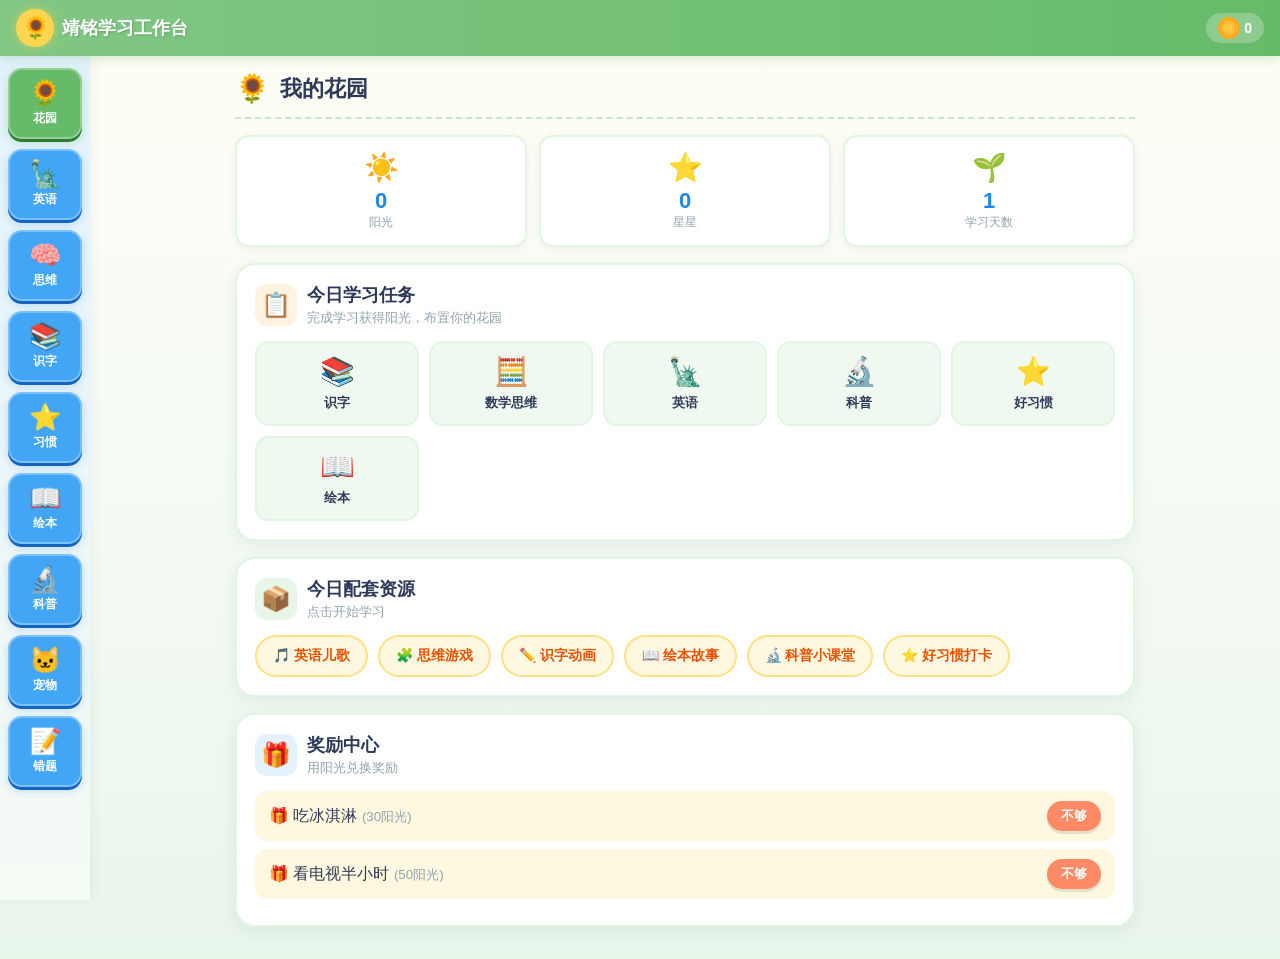
==== index.html @ 88477388 "v2.0 redesign: cartoon garden theme, new modules (habits/picturebooks/science/pet), enriched English" ====
<!DOCTYPE html>
<html lang="zh-CN">
<head>
    <meta charset="UTF-8">
    <meta name="viewport" content="width=device-width, initial-scale=1.0, maximum-scale=1.0, user-scalable=no">
    <meta name="apple-mobile-web-app-capable" content="yes">
    <meta name="apple-mobile-web-app-status-bar-style" content="default">
    <meta name="theme-color" content="#66BB6A">
    <meta name="apple-mobile-web-app-title" content="靖铭学习">
    <meta name="description" content="靖铭学习工作台 - 花园主题学习平台">
    <title>靖铭学习工作台 🌻</title>
    <link rel="icon" type="image/png" href="favicon.png">
    <link rel="apple-touch-icon" href="apple-touch-icon.png">
    <link rel="apple-touch-icon" sizes="180x180" href="apple-touch-icon.png">
    <link rel="apple-touch-icon" sizes="192x192" href="icon-192.png">
    <link rel="apple-touch-icon" sizes="512x512" href="icon-512.png">
    <link rel="manifest" href="manifest.json">
    <link rel="stylesheet" href="css/v2-style.css">
</head>
<body>

<!-- 顶部栏 -->
<div class="top-bar">
    <div class="logo">
        <div class="logo-icon">🌻</div>
        <div class="logo-text">靖铭学习工作台</div>
    </div>
    <div class="user-info">
        <div class="sun-counter">
            <div class="sun-icon"></div>
            <span id="sunCount">0</span>
        </div>
    </div>
</div>

<div class="main-container">
    <!-- 左侧导航 -->
    <div class="sidebar" id="sidebar"></div>

    <!-- 内容区 -->
    <div class="content-area">

        <!-- 花园首页 -->
        <div class="content-section active" id="section-home">
            <div class="page-title"><span class="icon">🌻</span> 我的花园</div>
            <div class="garden-stats">
                <div class="stat-card"><div class="stat-icon">☀️</div><div class="stat-value" id="homeSun">0</div><div class="stat-label">阳光</div></div>
                <div class="stat-card"><div class="stat-icon">⭐</div><div class="stat-value" id="homeStar">0</div><div class="stat-label">星星</div></div>
                <div class="stat-card"><div class="stat-icon">🌱</div><div class="stat-value" id="homeDay">1</div><div class="stat-label">学习天数</div></div>
            </div>
            <div class="card">
                <div class="card-header">
                    <div class="card-icon" style="background:#FFF3E0;">📋</div>
                    <div><div class="card-title">今日学习任务</div><div class="card-subtitle">完成学习获得阳光，布置你的花园</div></div>
                </div>
                <div class="daily-tasks" id="dailyTasks"></div>
            </div>
            <div class="card">
                <div class="card-header">
                    <div class="card-icon" style="background:#E8F5E9;">📦</div>
                    <div><div class="card-title">今日配套资源</div><div class="card-subtitle">点击开始学习</div></div>
                </div>
                <div class="resource-grid">
                    <div class="resource-btn" onclick="App.goto('english')">🎵 英语儿歌</div>
                    <div class="resource-btn" onclick="App.goto('thinking')">🧩 思维游戏</div>
                    <div class="resource-btn" onclick="App.goto('hanzi')">✏️ 识字动画</div>
                    <div class="resource-btn" onclick="App.goto('picturebook')">📖 绘本故事</div>
                    <div class="resource-btn" onclick="App.goto('science')">🔬 科普小课堂</div>
                    <div class="resource-btn" onclick="App.goto('habit')">⭐ 好习惯打卡</div>
                </div>
            </div>
            <div class="card">
                <div class="card-header">
                    <div class="card-icon" style="background:#E3F2FD;">🎁</div>
                    <div><div class="card-title">奖励中心</div><div class="card-subtitle">用阳光兑换奖励</div></div>
                </div>
                <div id="homeRewards"></div>
            </div>
        </div>

        <!-- 识字 -->
        <div class="content-section" id="section-hanzi">
            <div class="page-title"><span class="icon">📚</span> 识字学习</div>
            <div class="card">
                <div class="card-header">
                    <div class="card-icon" style="background:#E3F2FD;">📝</div>
                    <div><div class="card-title">每日识字</div><div class="card-subtitle">点击汉字听发音，学会更多汉字</div></div>
                </div>
                <div style="margin-bottom:12px;">
                    <div style="display:flex;justify-content:space-between;font-size:13px;color:var(--text-medium);margin-bottom:6px;">
                        <span>学习进度</span><span id="hanziProgressText">0 / 300 字</span>
                    </div>
                    <div class="progress-bar"><div class="progress-fill" id="hanziProgress" style="width:0%"></div></div>
                </div>
                <div id="daySelector" style="display:flex;flex-wrap:wrap;gap:6px;margin-bottom:12px;"></div>
                <div class="hanzi-grid" id="hanziGrid"></div>
            </div>
        </div>

        <!-- 数学思维 -->
        <div class="content-section" id="section-thinking">
            <div class="page-title"><span class="icon">🧠</span> 思维训练</div>
            <div class="card">
                <div class="card-header"><div class="card-icon" style="background:#E3F2FD;">➕</div><div><div class="card-title">加减法练习</div><div class="card-subtitle">算得又快又准</div></div></div>
                <div id="mathAddition"></div>
            </div>
            <div class="card">
                <div class="card-header"><div class="card-icon" style="background:#E8F5E9;">✖️</div><div><div class="card-title">99乘法表</div><div class="card-subtitle">熟练掌握乘法</div></div></div>
                <div id="mathMul99"></div>
            </div>
            <div class="card">
                <div class="card-header"><div class="card-icon" style="background:#F3E5F5;">💡</div><div><div class="card-title">思维拓展题</div><div class="card-subtitle">找规律、逻辑推理</div></div></div>
                <div id="puzzleList"></div>
            </div>
            <div style="text-align:center;margin-bottom:16px;"><button class="btn btn-blue" onclick="App.refreshMath()">🔄 换一批题目</button></div>
        </div>

        <!-- 拼音 -->
        <div class="content-section" id="section-pinyin">
            <div class="page-title"><span class="icon">🔤</span> 拼音学习</div>
            <div class="card"><div class="card-header"><div class="card-icon" style="background:#E3F2FD;">📢</div><div><div class="card-title">声母</div></div></div><div class="pinyin-grid" id="pinyinShengmu"></div></div>
            <div class="card"><div class="card-header"><div class="card-icon" style="background:#E3F2FD;">🔊</div><div><div class="card-title">单韵母</div></div></div><div class="pinyin-grid" id="pinyinDanmu"></div></div>
            <div class="card"><div class="card-header"><div class="card-icon" style="background:#FFCDD2;">⭐</div><div><div class="card-title">复韵母（重点）</div></div></div><div class="pinyin-grid" id="pinyinFu"></div></div>
            <div class="card"><div class="card-header"><div class="card-icon" style="background:#E3F2FD;">👃</div><div><div class="card-title">鼻韵母</div></div></div><div class="pinyin-grid" id="pinyinBi"></div></div>
        </div>

        <!-- 英语 -->
        <div class="content-section" id="section-english">
            <div class="page-title"><span class="icon">🗽</span> 英语学习</div>
            <div class="card">
                <div class="card-header"><div class="card-icon" style="background:#E3F2FD;">🎨</div><div><div class="card-title">主题单词</div><div class="card-subtitle">点击单词听发音</div></div></div>
                <div class="english-themes" id="englishThemes"></div>
                <div class="english-words" id="englishWords"></div>
            </div>
        </div>

        <!-- 习惯 -->
        <div class="content-section" id="section-habit">
            <div class="page-title"><span class="icon">⭐</span> 好习惯小卫士</div>
            <div id="habitList"></div>
        </div>

        <!-- 绘本 -->
        <div class="content-section" id="section-picturebook">
            <div class="page-title"><span class="icon">📖</span> 绘本故事</div>
            <div class="card">
                <div class="card-header"><div class="card-icon" style="background:#FFF8E1;">📚</div><div><div class="card-title">选择绘本</div><div class="card-subtitle">点击绘本开始阅读</div></div></div>
                <div class="picturebook-list" id="picturebookList"></div>
            </div>
            <div class="book-reader" id="bookReader" style="display:none;">
                <div style="font-size:18px;font-weight:bold;margin-bottom:12px;text-align:center;" id="readerTitle"></div>
                <div class="book-page" id="readerPage"></div>
                <div class="book-controls">
                    <button class="btn btn-blue" onclick="App.prevPage()">⬅️ 上一页</button>
                    <button class="btn btn-green" onclick="App.speakBook()">🔊 听故事</button>
                    <button class="btn btn-yellow" onclick="App.nextPage()">下一页 ➡️</button>
                </div>
                <div style="text-align:center;margin-top:12px;"><button class="btn btn-coral" onclick="App.closeBook()">📚 返回绘本列表</button></div>
            </div>
        </div>

        <!-- 科普 -->
        <div class="content-section" id="section-science">
            <div class="page-title"><span class="icon">🔬</span> 每日科普小课堂</div>
            <div class="science-card" id="scienceCard"></div>
            <div class="bottom-controls">
                <button class="control-btn btn-green" onclick="App.completeScience()">✅ 完成</button>
                <button class="control-btn btn-blue" onclick="App.speakScience()">🔊 听科普</button>
                <button class="control-btn btn-yellow" onclick="App.nextScience()">🔄 换一个</button>
            </div>
        </div>

        <!-- 电子宠物 -->
        <div class="content-section" id="section-pet">
            <div class="page-title"><span class="icon">🐱</span> 我的电子宠物</div>
            <div class="pet-container" id="petContainer"></div>
        </div>

        <!-- 错题 -->
        <div class="content-section" id="section-wrong">
            <div class="page-title"><span class="icon">📝</span> 错题本</div>
            <div id="wrongList"></div>
        </div>

    </div>
</div>

<!-- Toast -->
<div class="toast" id="toast"></div>

<!-- 奖励弹窗 -->
<div class="modal-overlay" id="rewardModal">
    <div class="modal-content">
        <div style="font-size:48px;margin-bottom:8px;" id="rewardModalIcon">🎉</div>
        <div style="font-size:20px;font-weight:bold;color:var(--text-dark);margin-bottom:8px;">恭喜获得奖励！</div>
        <div style="color:var(--text-medium);margin-bottom:20px;" id="rewardModalMsg"></div>
        <button class="btn btn-yellow" onclick="App.closeRewardModal()">太棒了！</button>
    </div>
</div>

<script src="data/v2-data.js"></script>
<script src="js/v2-app.js"></script>
</body>
</html>
---- css/v2-style.css ----
/* ============================================
   靖铭学习工作台 v2.0 - 卡通花园风格
   ============================================ */

:root {
    --cream-bg: #FFFDF5;
    --soft-mint: #F0F9F0;
    --mint-card: #F5FBF5;
    --mint-dark: #E1F5E1;
    --sky-blue: #64B5F6;
    --btn-blue: #42A5F5;
    --btn-blue-dark: #1E88E5;
    --soft-blue: #E3F2FD;
    --sun-yellow: #FFD54F;
    --sun-orange: #FFB74D;
    --plant-green: #66BB6A;
    --plant-dark: #43A047;
    --coral: #FF8A65;
    --lavender: #AB47BC;
    --pet-pink: #F48FB1;
    --text-dark: #2E3A59;
    --text-medium: #5C6B8A;
    --text-light: #90A4AE;
    --border-dashed: #C8E6C9;
    --shadow-soft: 0 2px 8px rgba(46, 58, 89, 0.06);
    --shadow-card: 0 4px 16px rgba(46, 58, 89, 0.08);
    --radius-lg: 20px;
    --radius-md: 14px;
    --radius-sm: 10px;
}

* { margin: 0; padding: 0; box-sizing: border-box; }

body {
    font-family: 'Comic Sans MS', 'PingFang SC', 'Microsoft YaHei', sans-serif;
    background: linear-gradient(180deg, #FFFDF5 0%, #F5FBF5 50%, #E8F5E9 100%);
    color: var(--text-dark);
    min-height: 100vh;
    overflow-x: hidden;
}

/* 顶部栏 */
.top-bar {
    position: fixed;
    top: 0; left: 0; right: 0;
    height: 56px;
    background: linear-gradient(90deg, #81C784 0%, #66BB6A 100%);
    display: flex;
    align-items: center;
    justify-content: space-between;
    padding: 0 16px;
    z-index: 1000;
    box-shadow: 0 2px 12px rgba(102, 187, 106, 0.3);
}

.logo {
    display: flex;
    align-items: center;
    gap: 8px;
}

.logo-icon {
    width: 38px; height: 38px;
    background: var(--sun-yellow);
    border-radius: 50%;
    display: flex;
    align-items: center;
    justify-content: center;
    font-size: 22px;
    box-shadow: 0 0 10px rgba(255, 213, 79, 0.6);
}

.logo-text {
    color: white;
    font-size: 18px;
    font-weight: bold;
    text-shadow: 1px 1px 2px rgba(0,0,0,0.15);
}

.user-info {
    display: flex;
    align-items: center;
    gap: 10px;
}

.sun-counter {
    display: flex;
    align-items: center;
    gap: 4px;
    background: rgba(255,255,255,0.25);
    padding: 4px 12px;
    border-radius: 20px;
    color: white;
    font-size: 14px;
    font-weight: bold;
}

.sun-icon {
    width: 22px; height: 22px;
    background: radial-gradient(circle, #FFD54F, #FF8F00);
    border-radius: 50%;
}

/* 主布局 */
.main-container {
    display: flex;
    margin-top: 56px;
    min-height: calc(100vh - 56px);
}

/* 左侧导航栏 */
.sidebar {
    position: fixed;
    left: 0; top: 56px; bottom: 0;
    width: 90px;
    background: linear-gradient(180deg, #E3F2FD 0%, #F5FBF5 100%);
    padding: 12px 8px;
    overflow-y: auto;
    z-index: 900;
    display: flex;
    flex-direction: column;
    gap: 10px;
    box-shadow: 2px 0 12px rgba(0,0,0,0.05);
}

.nav-item {
    display: flex;
    flex-direction: column;
    align-items: center;
    justify-content: center;
    gap: 4px;
    padding: 10px 4px;
    background: var(--btn-blue);
    border-radius: var(--radius-md);
    color: white;
    font-size: 12px;
    font-weight: bold;
    cursor: pointer;
    transition: all 0.25s;
    box-shadow: 0 3px 0 #1565C0, 0 4px 8px rgba(30, 136, 229, 0.25);
    border: 2px solid rgba(255,255,255,0.3);
    min-height: 70px;
}

.nav-item:hover {
    transform: translateY(-2px);
    box-shadow: 0 5px 0 #1565C0, 0 6px 12px rgba(30, 136, 229, 0.3);
}

.nav-item.active {
    background: var(--plant-green);
    box-shadow: 0 3px 0 #2E7D32, 0 4px 8px rgba(102, 187, 106, 0.35);
}

.nav-item .nav-icon {
    font-size: 26px;
    line-height: 1;
}

.nav-badge {
    position: absolute;
    top: 4px; right: 4px;
    width: 18px; height: 18px;
    background: #EF5350;
    color: white;
    border-radius: 50%;
    font-size: 10px;
    display: flex;
    align-items: center;
    justify-content: center;
}

/* 内容区 */
.content-area {
    margin-left: 90px;
    flex: 1;
    padding: 16px;
    min-height: calc(100vh - 56px);
}

.content-section {
    display: none;
    animation: fadeIn 0.4s ease;
    max-width: 900px;
    margin: 0 auto;
}

.content-section.active { display: block; }

@keyframes fadeIn {
    from { opacity: 0; transform: translateY(10px); }
    to { opacity: 1; transform: translateY(0); }
}

/* 页面标题 */
.page-title {
    display: flex;
    align-items: center;
    gap: 10px;
    font-size: 22px;
    font-weight: bold;
    color: var(--text-dark);
    margin-bottom: 16px;
    padding-bottom: 12px;
    border-bottom: 2px dashed var(--border-dashed);
}

.page-title .icon {
    font-size: 28px;
}

/* 卡片 */
.card {
    background: white;
    border-radius: var(--radius-lg);
    padding: 18px;
    margin-bottom: 16px;
    box-shadow: var(--shadow-card);
    border: 2px solid var(--mint-dark);
}

.card-header {
    display: flex;
    align-items: center;
    gap: 10px;
    margin-bottom: 14px;
}

.card-icon {
    width: 42px; height: 42px;
    border-radius: 12px;
    display: flex;
    align-items: center;
    justify-content: center;
    font-size: 24px;
    flex-shrink: 0;
}

.card-title {
    font-size: 18px;
    font-weight: bold;
    color: var(--text-dark);
}

.card-subtitle {
    font-size: 13px;
    color: var(--text-light);
    margin-top: 2px;
}

/* 标签 */
.tag {
    display: inline-flex;
    align-items: center;
    gap: 4px;
    padding: 4px 12px;
    border-radius: 20px;
    font-size: 13px;
    font-weight: bold;
}

.tag-mint { background: var(--mint-dark); color: var(--plant-dark); }
.tag-blue { background: var(--soft-blue); color: var(--btn-blue-dark); }
.tag-yellow { background: #FFF3E0; color: #E65100; }
.tag-pink { background: #FCE4EC; color: #C2185B; }

/* 按钮 */
.btn {
    display: inline-flex;
    align-items: center;
    justify-content: center;
    gap: 6px;
    padding: 10px 20px;
    border: none;
    border-radius: 24px;
    font-size: 15px;
    font-weight: bold;
    cursor: pointer;
    transition: all 0.2s;
    box-shadow: 0 3px 0 rgba(0,0,0,0.1);
}

.btn:active { transform: translateY(2px); box-shadow: 0 1px 0 rgba(0,0,0,0.1); }

.btn-green { background: var(--plant-green); color: white; }
.btn-blue { background: var(--btn-blue); color: white; }
.btn-yellow { background: var(--sun-yellow); color: #5D4037; }
.btn-pink { background: var(--pet-pink); color: white; }
.btn-coral { background: var(--coral); color: white; }
.btn-purple { background: var(--lavender); color: white; }

/* 进度条 */
.progress-bar {
    width: 100%; height: 12px;
    background: #ECEFF1;
    border-radius: 6px;
    overflow: hidden;
}

.progress-fill {
    height: 100%;
    background: linear-gradient(90deg, var(--plant-green), var(--sun-yellow));
    border-radius: 6px;
    transition: width 0.5s ease;
}

/* 首页花园 */
.garden-stats {
    display: grid;
    grid-template-columns: repeat(3, 1fr);
    gap: 12px;
    margin-bottom: 16px;
}

.stat-card {
    background: white;
    border-radius: var(--radius-md);
    padding: 14px 8px;
    text-align: center;
    box-shadow: var(--shadow-soft);
    border: 2px solid var(--mint-dark);
}

.stat-icon { font-size: 28px; margin-bottom: 4px; }
.stat-value { font-size: 22px; font-weight: bold; color: var(--btn-blue-dark); }
.stat-label { font-size: 12px; color: var(--text-light); }

/* 每日任务卡片 */
.daily-tasks {
    display: grid;
    grid-template-columns: repeat(auto-fill, minmax(140px, 1fr));
    gap: 10px;
}

.task-chip {
    background: var(--soft-mint);
    border: 2px solid var(--mint-dark);
    border-radius: var(--radius-md);
    padding: 12px;
    text-align: center;
    cursor: pointer;
    transition: all 0.2s;
}

.task-chip:hover { transform: translateY(-2px); }
.task-chip.done { background: #E8F5E9; border-color: var(--plant-green); }
.task-chip .task-icon { font-size: 28px; margin-bottom: 6px; }
.task-chip .task-name { font-size: 13px; font-weight: bold; color: var(--text-dark); }

/* 科普模块 */
.science-card {
    background: linear-gradient(135deg, #F5FBF5 0%, #E8F5E9 100%);
    border: 2px dashed var(--border-dashed);
    border-radius: var(--radius-lg);
    padding: 20px;
    text-align: center;
}

.science-icon { font-size: 64px; margin-bottom: 10px; }
.science-title { font-size: 22px; font-weight: bold; color: var(--text-dark); margin-bottom: 12px; }
.science-content { font-size: 16px; line-height: 1.8; color: var(--text-medium); margin-bottom: 16px; }
.science-question { font-size: 17px; font-weight: bold; color: var(--text-dark); margin-bottom: 12px; }

.science-options {
    display: flex;
    flex-wrap: wrap;
    gap: 10px;
    justify-content: center;
    margin-bottom: 16px;
}

.science-option {
    padding: 10px 20px;
    background: white;
    border: 2px solid var(--mint-dark);
    border-radius: 24px;
    font-size: 15px;
    cursor: pointer;
    transition: all 0.2s;
}

.science-option:hover { background: var(--soft-mint); }
.science-option.correct { background: var(--plant-green); color: white; border-color: var(--plant-green); }
.science-option.wrong { background: #EF5350; color: white; border-color: #EF5350; }

/* 习惯模块 */
.habit-card {
    background: white;
    border-radius: var(--radius-lg);
    padding: 16px;
    margin-bottom: 14px;
    box-shadow: var(--shadow-soft);
    border: 2px solid #FCE4EC;
}

.habit-header {
    display: flex;
    align-items: center;
    justify-content: space-between;
    margin-bottom: 8px;
}

.habit-title-row {
    display: flex;
    align-items: center;
    gap: 10px;
}

.habit-icon { font-size: 28px; }
.habit-title { font-size: 18px; font-weight: bold; color: var(--text-dark); }
.habit-desc { font-size: 14px; color: var(--text-medium); margin-bottom: 4px; }
.habit-subdesc { font-size: 12px; color: var(--text-light); margin-bottom: 12px; }

.habit-item {
    background: #FFF0F5;
    border-radius: var(--radius-md);
    padding: 12px;
    margin-bottom: 10px;
    display: flex;
    align-items: center;
    justify-content: space-between;
}

.habit-item-name {
    display: flex;
    align-items: center;
    gap: 8px;
    font-size: 15px;
    font-weight: bold;
    color: #AD1457;
}

.habit-check {
    display: flex;
    gap: 8px;
}

.habit-btn {
    padding: 6px 16px;
    border-radius: 20px;
    border: 2px solid #F48FB1;
    background: white;
    color: #C2185B;
    font-size: 14px;
    font-weight: bold;
    cursor: pointer;
    transition: all 0.2s;
}

.habit-btn:hover { background: #FCE4EC; }
.habit-btn.done { background: var(--plant-green); color: white; border-color: var(--plant-green); }

/* 绘本模块 */
.picturebook-list {
    display: grid;
    grid-template-columns: repeat(auto-fill, minmax(140px, 1fr));
    gap: 12px;
}

.book-card {
    background: linear-gradient(135deg, #FFF8E1 0%, #FFECB3 100%);
    border: 2px solid #FFE082;
    border-radius: var(--radius-md);
    padding: 16px 12px;
    text-align: center;
    cursor: pointer;
    transition: all 0.2s;
}

.book-card:hover { transform: translateY(-4px); box-shadow: var(--shadow-card); }
.book-card .book-icon { font-size: 42px; margin-bottom: 8px; }
.book-card .book-title { font-size: 15px; font-weight: bold; color: #E65100; }

.book-reader {
    background: #FFFDE7;
    border: 2px solid #FFF59D;
    border-radius: var(--radius-lg);
    padding: 20px;
}

.book-page {
    min-height: 180px;
    font-size: 18px;
    line-height: 2;
    color: var(--text-dark);
    margin-bottom: 16px;
    text-align: center;
}

.book-controls {
    display: flex;
    justify-content: center;
    gap: 12px;
}

/* 英语模块 */
.english-themes {
    display: flex;
    gap: 8px;
    overflow-x: auto;
    padding-bottom: 8px;
    margin-bottom: 16px;
}

.english-theme-btn {
    flex-shrink: 0;
    padding: 8px 16px;
    border-radius: 24px;
    border: 2px solid var(--mint-dark);
    background: white;
    font-size: 14px;
    font-weight: bold;
    cursor: pointer;
    transition: all 0.2s;
}

.english-theme-btn.active {
    background: var(--btn-blue);
    color: white;
    border-color: var(--btn-blue);
}

.english-words {
    display: grid;
    grid-template-columns: repeat(auto-fill, minmax(150px, 1fr));
    gap: 12px;
}

.english-word-card {
    background: white;
    border-radius: var(--radius-md);
    padding: 16px;
    text-align: center;
    cursor: pointer;
    transition: all 0.2s;
    border: 2px solid var(--mint-dark);
}

.english-word-card:hover { transform: scale(1.03); box-shadow: var(--shadow-card); }
.english-word-card .word-icon { font-size: 42px; margin-bottom: 6px; }
.english-word-card .word-en { font-size: 20px; font-weight: bold; color: var(--btn-blue-dark); }
.english-word-card .word-cn { font-size: 13px; color: var(--text-medium); }
.english-word-card .word-sentence { font-size: 12px; color: var(--text-light); margin-top: 6px; }

/* 电子宠物 */
.pet-container {
    text-align: center;
    background: linear-gradient(135deg, #FFF0F5 0%, #FCE4EC 100%);
    border-radius: var(--radius-lg);
    padding: 24px;
    border: 2px solid #F48FB1;
}

.pet-avatar {
    font-size: 100px;
    margin-bottom: 8px;
    animation: petBounce 2s ease infinite;
}

@keyframes petBounce {
    0%, 100% { transform: translateY(0); }
    50% { transform: translateY(-10px); }
}

.pet-name {
    font-size: 22px;
    font-weight: bold;
    color: var(--text-dark);
    margin-bottom: 4px;
}

.pet-level {
    font-size: 14px;
    color: var(--text-medium);
    margin-bottom: 16px;
}

.pet-stats {
    display: grid;
    grid-template-columns: repeat(2, 1fr);
    gap: 10px;
    margin-bottom: 20px;
}

.pet-stat {
    background: white;
    border-radius: var(--radius-md);
    padding: 10px;
}

.pet-stat-name { font-size: 12px; color: var(--text-light); }
.pet-stat-value { font-size: 16px; font-weight: bold; color: var(--text-dark); }
.pet-stat-bar {
    height: 8px;
    background: #ECEFF1;
    border-radius: 4px;
    margin-top: 4px;
    overflow: hidden;
}
.pet-stat-fill { height: 100%; border-radius: 4px; transition: width 0.3s; }

.pet-actions {
    display: grid;
    grid-template-columns: repeat(5, 1fr);
    gap: 8px;
}

.pet-action {
    background: white;
    border: 2px solid #F48FB1;
    border-radius: var(--radius-md);
    padding: 10px 4px;
    cursor: pointer;
    transition: all 0.2s;
}

.pet-action:hover { background: #FCE4EC; }
.pet-action .action-icon { font-size: 26px; margin-bottom: 4px; }
.pet-action .action-name { font-size: 12px; font-weight: bold; color: #AD1457; }

/* 识字 */
.hanzi-grid {
    display: grid;
    grid-template-columns: repeat(auto-fill, minmax(100px, 1fr));
    gap: 12px;
}

.hanzi-card {
    background: linear-gradient(135deg, white 0%, #E3F2FD 100%);
    border: 2px solid var(--soft-blue);
    border-radius: var(--radius-md);
    padding: 14px 10px;
    text-align: center;
    cursor: pointer;
    transition: all 0.2s;
}

.hanzi-card:hover { transform: translateY(-3px); box-shadow: var(--shadow-card); }
.hanzi-card.learned { border-color: var(--plant-green); background: #E8F5E9; }
.hanzi-char { font-size: 40px; font-weight: bold; color: var(--btn-blue-dark); margin-bottom: 4px; }
.hanzi-pinyin { font-size: 13px; color: var(--text-medium); }
.hanzi-meaning { font-size: 11px; color: var(--text-light); margin-top: 2px; }

/* 数学题 */
.math-question {
    background: var(--soft-mint);
    border-radius: var(--radius-md);
    padding: 14px;
    margin-bottom: 10px;
    display: flex;
    align-items: center;
    gap: 12px;
}

.math-expression { font-size: 22px; font-weight: bold; color: var(--text-dark); flex: 1; }
.math-input {
    width: 70px;
    padding: 8px;
    border: 2px solid var(--mint-dark);
    border-radius: 8px;
    font-size: 18px;
    text-align: center;
}

/* 拼音 */
.pinyin-grid {
    display: grid;
    grid-template-columns: repeat(auto-fill, minmax(80px, 1fr));
    gap: 10px;
}

.pinyin-card {
    background: var(--soft-mint);
    border: 2px solid var(--mint-dark);
    border-radius: var(--radius-md);
    padding: 12px;
    text-align: center;
    cursor: pointer;
    transition: all 0.2s;
}

.pinyin-card:hover { transform: scale(1.05); }
.pinyin-card.focus { background: #FFCDD2; border-color: #E57373; }
.pinyin-char { font-size: 24px; font-weight: bold; color: var(--plant-dark); }
.pinyin-type { font-size: 11px; color: var(--text-light); }

/* 错题 */
.wrong-card {
    background: #FFEBEE;
    border-left: 4px solid #EF5350;
    border-radius: var(--radius-md);
    padding: 14px;
    margin-bottom: 10px;
}

/* 打卡日历 */
.calendar-grid {
    display: grid;
    grid-template-columns: repeat(7, 1fr);
    gap: 6px;
}

.calendar-day {
    aspect-ratio: 1;
    display: flex;
    align-items: center;
    justify-content: center;
    border-radius: 8px;
    font-size: 13px;
    cursor: pointer;
    background: white;
    border: 1px solid var(--mint-dark);
}

.calendar-day.checked { background: var(--plant-green); color: white; }
.calendar-day.missed { background: #FFEBEE; color: #EF5350; }
.calendar-day.today { border: 2px solid var(--btn-blue); }

/* 资源按钮 */
.resource-grid {
    display: flex;
    flex-wrap: wrap;
    gap: 10px;
}

.resource-btn {
    display: inline-flex;
    align-items: center;
    gap: 6px;
    padding: 10px 16px;
    background: #FFF8E1;
    border: 2px solid #FFE082;
    border-radius: 24px;
    font-size: 14px;
    font-weight: bold;
    color: #E65100;
    cursor: pointer;
    transition: all 0.2s;
}

.resource-btn:hover { background: #FFECB3; }

/* 底部控制栏 */
.bottom-controls {
    display: flex;
    flex-wrap: wrap;
    gap: 10px;
    justify-content: center;
    margin-top: 16px;
}

.control-btn {
    padding: 10px 18px;
    border-radius: 24px;
    border: 2px solid var(--mint-dark);
    background: white;
    font-size: 14px;
    font-weight: bold;
    cursor: pointer;
    transition: all 0.2s;
}

.control-btn:hover { background: var(--soft-mint); }

/* Toast */
.toast {
    position: fixed;
    bottom: 24px; left: 50%;
    transform: translateX(-50%) translateY(100px);
    background: var(--btn-blue);
    color: white;
    padding: 12px 28px;
    border-radius: 24px;
    font-weight: bold;
    box-shadow: 0 4px 16px rgba(0,0,0,0.15);
    opacity: 0;
    transition: all 0.3s;
    z-index: 9999;
}

.toast.show { transform: translateX(-50%) translateY(0); opacity: 1; }

/* 模态框 */
.modal-overlay {
    position: fixed; inset: 0;
    background: rgba(0,0,0,0.5);
    display: none; align-items: center; justify-content: center;
    z-index: 2000;
}

.modal-overlay.show { display: flex; }

.modal-content {
    background: white;
    border-radius: var(--radius-lg);
    padding: 28px;
    max-width: 320px;
    width: 90%;
    text-align: center;
}

/* 响应式 */
@media (max-width: 768px) {
    .sidebar { width: 72px; padding: 10px 6px; }
    .nav-item { min-height: 62px; padding: 8px 2px; font-size: 11px; }
    .nav-item .nav-icon { font-size: 22px; }
    .content-area { margin-left: 72px; padding: 12px; }
    .pet-actions { grid-template-columns: repeat(5, 1fr); }
    .garden-stats { grid-template-columns: repeat(3, 1fr); }
    .hanzi-grid { grid-template-columns: repeat(3, 1fr); }
}

/* 横屏优化 */
@media (max-width: 900px) and (orientation: landscape) and (max-height: 500px) {
    .sidebar {
        width: 100%; height: 60px;
        top: 56px; left: 0; right: 0; bottom: auto;
        flex-direction: row;
        overflow-x: auto;
        padding: 6px;
    }
    .nav-item { min-width: 70px; min-height: 48px; flex-direction: column; }
    .content-area { margin-left: 0; margin-top: 60px; }
}
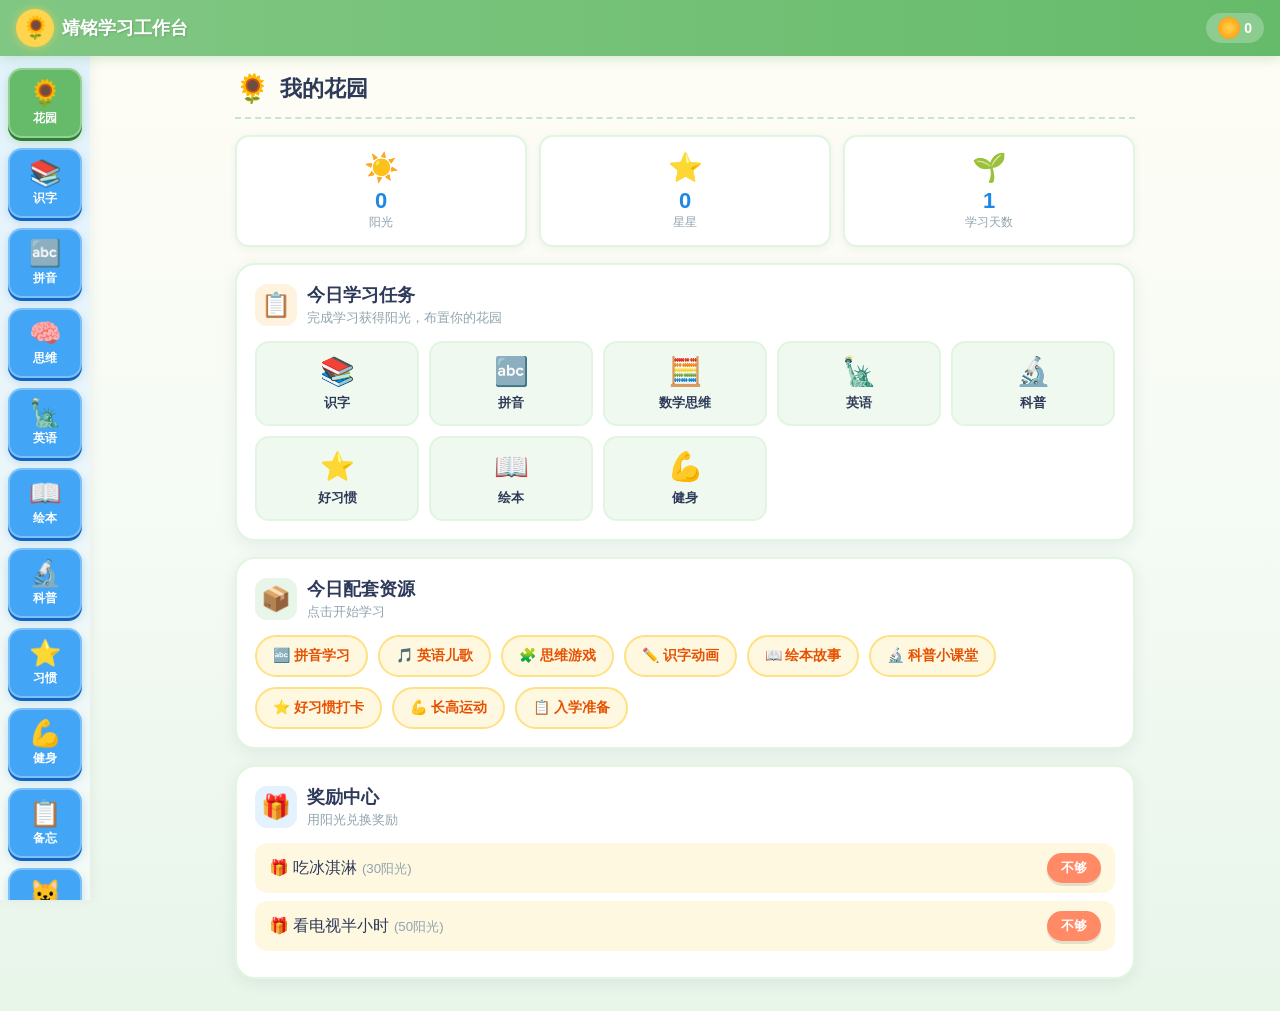
==== commit 13aa6a92: "Add pinyin, fitness and memo modules to sidebar; expand first-grade checklist" ====
--- a/index.html
+++ b/index.html
@@ -61,12 +61,15 @@
                     <div><div class="card-title">今日配套资源</div><div class="card-subtitle">点击开始学习</div></div>
                 </div>
                 <div class="resource-grid">
+                    <div class="resource-btn" onclick="App.goto('pinyin')">🔤 拼音学习</div>
                     <div class="resource-btn" onclick="App.goto('english')">🎵 英语儿歌</div>
                     <div class="resource-btn" onclick="App.goto('thinking')">🧩 思维游戏</div>
                     <div class="resource-btn" onclick="App.goto('hanzi')">✏️ 识字动画</div>
                     <div class="resource-btn" onclick="App.goto('picturebook')">📖 绘本故事</div>
                     <div class="resource-btn" onclick="App.goto('science')">🔬 科普小课堂</div>
                     <div class="resource-btn" onclick="App.goto('habit')">⭐ 好习惯打卡</div>
+                    <div class="resource-btn" onclick="App.goto('fitness')">💪 长高运动</div>
+                    <div class="resource-btn" onclick="App.goto('memo')">📋 入学准备</div>
                 </div>
             </div>
             <div class="card">
@@ -113,15 +116,6 @@
                 <div id="puzzleList"></div>
             </div>
             <div style="text-align:center;margin-bottom:16px;"><button class="btn btn-blue" onclick="App.refreshMath()">🔄 换一批题目</button></div>
-        </div>
-
-        <!-- 拼音 -->
-        <div class="content-section" id="section-pinyin">
-            <div class="page-title"><span class="icon">🔤</span> 拼音学习</div>
-            <div class="card"><div class="card-header"><div class="card-icon" style="background:#E3F2FD;">📢</div><div><div class="card-title">声母</div></div></div><div class="pinyin-grid" id="pinyinShengmu"></div></div>
-            <div class="card"><div class="card-header"><div class="card-icon" style="background:#E3F2FD;">🔊</div><div><div class="card-title">单韵母</div></div></div><div class="pinyin-grid" id="pinyinDanmu"></div></div>
-            <div class="card"><div class="card-header"><div class="card-icon" style="background:#FFCDD2;">⭐</div><div><div class="card-title">复韵母（重点）</div></div></div><div class="pinyin-grid" id="pinyinFu"></div></div>
-            <div class="card"><div class="card-header"><div class="card-icon" style="background:#E3F2FD;">👃</div><div><div class="card-title">鼻韵母</div></div></div><div class="pinyin-grid" id="pinyinBi"></div></div>
         </div>
 
         <!-- 英语 -->
@@ -170,6 +164,48 @@
             </div>
         </div>
 
+        <!-- 拼音 -->
+        <div class="content-section" id="section-pinyin">
+            <div class="page-title"><span class="icon">🔤</span> 拼音学习</div>
+            <div class="card"><div class="card-header"><div class="card-icon" style="background:#E3F2FD;">📢</div><div><div class="card-title">声母（23个）</div><div class="card-subtitle">点击听发音</div></div></div><div class="pinyin-grid" id="pinyinShengmu"></div></div>
+            <div class="card"><div class="card-header"><div class="card-icon" style="background:#E3F2FD;">🔊</div><div><div class="card-title">单韵母（6个）</div><div class="card-subtitle">a o e i u ü</div></div></div><div class="pinyin-grid" id="pinyinDanmu"></div></div>
+            <div class="card"><div class="card-header"><div class="card-icon" style="background:#FFCDD2;">⭐</div><div><div class="card-title">复韵母（重点学习）</div><div class="card-subtitle">ai ei ui ao ou iu ie üe er</div></div></div><div class="pinyin-grid" id="pinyinFu"></div></div>
+            <div class="card"><div class="card-header"><div class="card-icon" style="background:#E3F2FD;">👃</div><div><div class="card-title">鼻韵母</div><div class="card-subtitle">前鼻音 & 后鼻音</div></div></div><div class="pinyin-grid" id="pinyinBi"></div></div>
+        </div>
+
+        <!-- 健身饮食 -->
+        <div class="content-section" id="section-fitness">
+            <div class="page-title"><span class="icon">💪</span> 健康成长</div>
+            <div class="card">
+                <div class="card-header"><div class="card-icon" style="background:#E8F5E9;">🏃</div><div><div class="card-title">长高运动计划</div><div class="card-subtitle">每天坚持运动，促进骨骼生长</div></div></div>
+                <div id="exerciseList"></div>
+            </div>
+            <div class="card">
+                <div class="card-header"><div class="card-icon" style="background:#FFF3E0;">🥗</div><div><div class="card-title">长高食物推荐</div><div class="card-subtitle">营养均衡，吃得健康长得高</div></div></div>
+                <div id="foodList"></div>
+            </div>
+            <div class="card" style="background:linear-gradient(135deg,#E8F5E9,#FFF8E1);border:2px dashed #A5D6A7;">
+                <div class="card-title" style="margin-bottom:8px;">📏 身高小贴士</div>
+                <div style="font-size:14px;color:var(--text-medium);line-height:1.8;">
+                    • 保证充足睡眠（晚上8:30前入睡，生长激素分泌高峰在夜间）<br>
+                    • 每天运动30分钟以上（跳绳、摸高跳最有效）<br>
+                    • 多喝牛奶、多吃含钙食物<br>
+                    • 保持愉快心情，快乐才能长高高！<br>
+                    • 定期测量身高体重，记录成长曲线
+                </div>
+            </div>
+        </div>
+
+        <!-- 备忘录 -->
+        <div class="content-section" id="section-memo">
+            <div class="page-title"><span class="icon">📋</span> 一年级入学准备</div>
+            <div class="card" style="background:linear-gradient(135deg,#FFF8E1,#E3F2FD);border:2px dashed #FFB74D;margin-bottom:16px;">
+                <div style="font-size:16px;font-weight:bold;color:var(--text-dark);margin-bottom:4px;">🎒 一年级入学准备清单</div>
+                <div style="font-size:13px;color:var(--text-medium);">逐项打勾确认，做好入学准备！已勾选：<span id="memoProgress" style="font-weight:bold;color:var(--plant-green);">0</span> 项</div>
+            </div>
+            <div id="memoList"></div>
+        </div>
+
         <!-- 电子宠物 -->
         <div class="content-section" id="section-pet">
             <div class="page-title"><span class="icon">🐱</span> 我的电子宠物</div>
--- a/css/v2-style.css
+++ b/css/v2-style.css
@@ -822,3 +822,84 @@
     .nav-item { min-width: 70px; min-height: 48px; flex-direction: column; }
     .content-area { margin-left: 0; margin-top: 60px; }
 }
+
+/* ==================== 健身饮食 ==================== */
+.fitness-card {
+    display: flex;
+    align-items: center;
+    gap: 12px;
+    padding: 12px;
+    margin-bottom: 8px;
+    background: white;
+    border-radius: 14px;
+    border: 2px solid var(--mint-border, #C8E6C9);
+    transition: transform .2s;
+}
+.fitness-card:hover { transform: scale(1.02); }
+.fitness-icon {
+    width: 48px; height: 48px;
+    display: flex; align-items: center; justify-content: center;
+    font-size: 28px;
+    border-radius: 14px;
+    flex-shrink: 0;
+}
+.fitness-info { flex: 1; }
+.fitness-name { font-size: 16px; font-weight: bold; color: var(--text-dark); }
+.fitness-detail { font-size: 13px; color: var(--text-medium); margin-top: 2px; }
+
+.food-card {
+    display: flex;
+    align-items: center;
+    gap: 12px;
+    padding: 12px;
+    margin-bottom: 8px;
+    background: white;
+    border-radius: 14px;
+    border: 2px solid #FFE0B2;
+    transition: transform .2s;
+}
+.food-card:hover { transform: scale(1.02); }
+.food-icon {
+    width: 48px; height: 48px;
+    display: flex; align-items: center; justify-content: center;
+    font-size: 28px;
+    background: #FFF3E0;
+    border-radius: 14px;
+    flex-shrink: 0;
+}
+.food-info { flex: 1; }
+.food-name { font-size: 16px; font-weight: bold; color: var(--text-dark); }
+.food-desc { font-size: 13px; color: var(--text-medium); margin-top: 2px; }
+
+/* ==================== 备忘录 ==================== */
+.memo-progress-bar {
+    width: 100%;
+    height: 6px;
+    background: #E0E0E0;
+    border-radius: 3px;
+    margin: 8px 0;
+    overflow: hidden;
+}
+.memo-progress-fill {
+    height: 100%;
+    background: linear-gradient(90deg, #66BB6A, #FFD54F);
+    border-radius: 3px;
+    transition: width .3s;
+}
+.memo-item {
+    display: flex;
+    align-items: center;
+    gap: 10px;
+    padding: 10px 12px;
+    margin-bottom: 6px;
+    background: #FAFAFA;
+    border-radius: 10px;
+    border: 1px solid #E0E0E0;
+    cursor: pointer;
+    transition: all .2s;
+}
+.memo-item:hover { background: #F5F5F5; }
+.memo-item.done { background: #E8F5E9; border-color: #A5D6A7; }
+.memo-check { font-size: 22px; flex-shrink: 0; }
+.memo-text { font-size: 14px; color: var(--text-dark); }
+.memo-text-done { text-decoration: line-through; color: var(--text-light); }
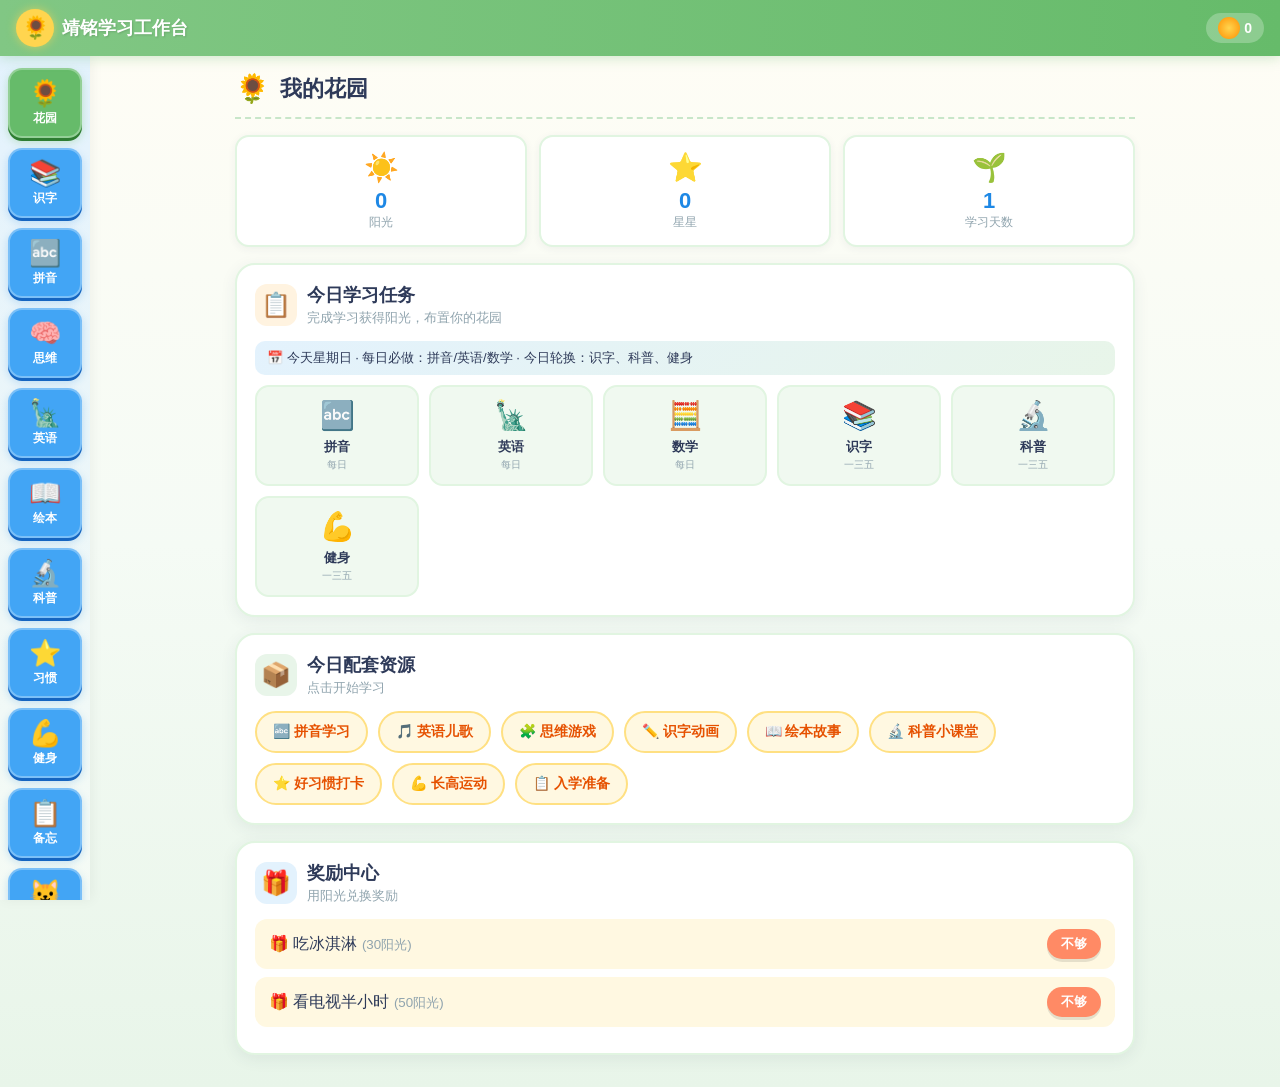
==== commit 078d0347: "Update daily tasks to schedule mode: pinyin/english/math daily, others rotate Mon/Wed/Fri vs Tue/Thu" ====
--- a/index.html
+++ b/index.html
@@ -53,6 +53,7 @@
                     <div class="card-icon" style="background:#FFF3E0;">📋</div>
                     <div><div class="card-title">今日学习任务</div><div class="card-subtitle">完成学习获得阳光，布置你的花园</div></div>
                 </div>
+                <div id="scheduleNote" style="margin-bottom:10px;padding:8px 12px;background:linear-gradient(135deg,#E3F2FD,#E8F5E9);border-radius:10px;font-size:13px;color:var(--text-dark);font-weight:500;"></div>
                 <div class="daily-tasks" id="dailyTasks"></div>
             </div>
             <div class="card">
--- a/css/v2-style.css
+++ b/css/v2-style.css
@@ -346,6 +346,7 @@
 .task-chip.done { background: #E8F5E9; border-color: var(--plant-green); }
 .task-chip .task-icon { font-size: 28px; margin-bottom: 6px; }
 .task-chip .task-name { font-size: 13px; font-weight: bold; color: var(--text-dark); }
+.task-chip .task-schedule { font-size: 10px; color: var(--text-light); margin-top: 2px; }
 
 /* 科普模块 */
 .science-card {
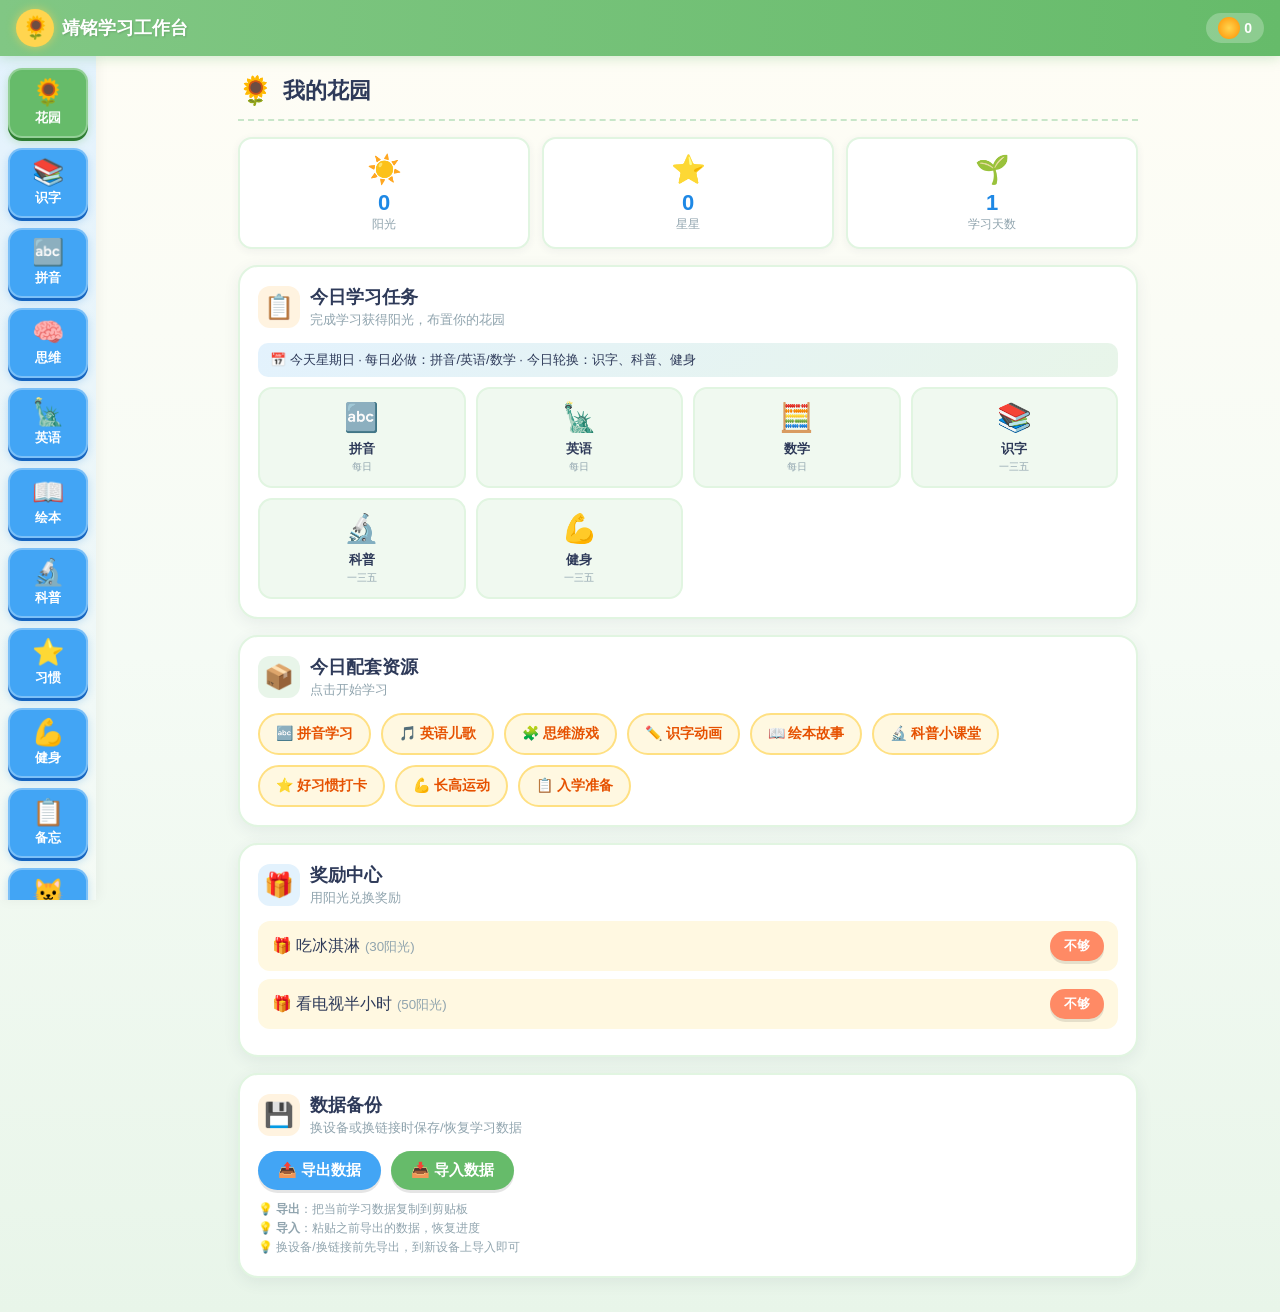
==== commit ceac76b0: "Add data backup/export/import feature to migrate progress across devices" ====
--- a/index.html
+++ b/index.html
@@ -80,6 +80,22 @@
                 </div>
                 <div id="homeRewards"></div>
             </div>
+            <div class="card">
+                <div class="card-header">
+                    <div class="card-icon" style="background:#FFF3E0;">💾</div>
+                    <div><div class="card-title">数据备份</div><div class="card-subtitle">换设备或换链接时保存/恢复学习数据</div></div>
+                </div>
+                <div style="display:flex;gap:10px;flex-wrap:wrap;margin-top:10px;">
+                    <button class="btn btn-blue" onclick="App.exportData()">📤 导出数据</button>
+                    <button class="btn btn-green" onclick="App.importData()">📥 导入数据</button>
+                </div>
+                <div style="margin-top:10px;font-size:12px;color:var(--text-light);line-height:1.6;">
+                    💡 <b>导出</b>：把当前学习数据复制到剪贴板<br>
+                    💡 <b>导入</b>：粘贴之前导出的数据，恢复进度<br>
+                    💡 换设备/换链接前先导出，到新设备上导入即可
+                </div>
+                <textarea id="dataTransferBox" style="display:none;width:100%;min-height:100px;margin-top:10px;font-size:11px;border-radius:8px;border:2px solid #E0E0E0;padding:8px;" placeholder="导出的数据会显示在这里，复制后到新设备粘贴导入..."></textarea>
+            </div>
         </div>
 
         <!-- 识字 -->
--- a/css/v2-style.css
+++ b/css/v2-style.css
@@ -552,10 +552,160 @@
     border: 2px solid #F48FB1;
 }
 
+.pet-stage {
+    position: relative;
+    display: flex;
+    flex-direction: column;
+    align-items: center;
+}
+
 .pet-avatar {
-    font-size: 100px;
+    width: 180px;
+    height: 180px;
+    position: relative;
+    display: flex;
+    align-items: center;
+    justify-content: center;
     margin-bottom: 8px;
     animation: petBounce 2s ease infinite;
+}
+
+/* 睡觉态取消基础弹跳 */
+.pet-avatar.pet-state--sleep {
+    animation: none;
+}
+
+.cat-img {
+    width: 100%;
+    height: 100%;
+    object-fit: cover;
+    border-radius: 50%;
+    background: white;
+    box-shadow: 0 6px 18px rgba(0,0,0,0.12);
+    user-select: none;
+    -webkit-user-drag: none;
+}
+
+/* 喂食态 */
+.pet-state--feed .cat-img { animation: catFeedHead 0.6s ease; }
+@keyframes catFeedHead {
+    0%, 100% { transform: rotate(0deg) translateY(0); }
+    50% { transform: rotate(-3deg) translateY(3px); }
+}
+@keyframes foodFloat {
+    0% { transform: translate(0, 0) scale(1); opacity: 1; }
+    70% { transform: translate(-40px, 30px) scale(0.8); opacity: 1; }
+    100% { transform: translate(-50px, 40px) scale(0.3); opacity: 0; }
+}
+.effect-food {
+    position: absolute;
+    font-size: 28px;
+    top: 20%; right: 15%;
+    animation: foodFloat 1.5s ease-out forwards;
+    z-index: 10;
+}
+
+/* 玩耍态 */
+.pet-state--play .cat-img { animation: catPlayWiggle 0.5s ease-in-out infinite; }
+@keyframes catPlayWiggle {
+    0%, 100% { transform: rotate(-5deg) translateY(0); }
+    25% { transform: rotate(0deg) translateY(-12px); }
+    50% { transform: rotate(5deg) translateY(0); }
+    75% { transform: rotate(0deg) translateY(-12px); }
+}
+@keyframes ballBounce {
+    0%, 100% { transform: translateY(0); }
+    50% { transform: translateY(-25px); }
+}
+.effect-ball {
+    position: absolute;
+    font-size: 32px;
+    top: -5%; left: 50%;
+    transform: translateX(-50%);
+    animation: ballBounce 0.5s ease-in-out infinite;
+    z-index: 10;
+}
+
+/* 睡觉态 */
+.pet-state--sleep .cat-img {
+    animation: catSleepBreath 3s ease-in-out infinite;
+}
+@keyframes catSleepBreath {
+    0%, 100% { transform: translateY(5px) scale(1); }
+    50% { transform: translateY(5px) scale(1.03); }
+}
+@keyframes zzFloat {
+    0% { transform: translate(0, 0) scale(0.8); opacity: 0.8; }
+    100% { transform: translate(20px, -50px) scale(1.4); opacity: 0; }
+}
+.effect-zzz {
+    position: absolute;
+    font-size: 24px;
+    top: 10%; left: 55%;
+    animation: zzFloat 2s ease-out infinite;
+    z-index: 10;
+}
+
+/* 洗澡态 */
+.pet-state--bath .cat-img { animation: catBathShake 1s ease-in-out infinite; }
+@keyframes catBathShake {
+    0%, 100% { transform: rotate(-2deg); }
+    50% { transform: rotate(2deg); }
+}
+@keyframes bubbleRise {
+    0% { transform: translateY(0) scale(0.5); opacity: 0; }
+    20% { opacity: 0.8; }
+    100% { transform: translateY(-80px) scale(1); opacity: 0; }
+}
+.effect-bubble {
+    position: absolute;
+    bottom: 20%;
+    border-radius: 50%;
+    background: rgba(255, 255, 255, 0.6);
+    border: 2px solid rgba(100, 181, 246, 0.4);
+    animation: bubbleRise 2s ease-out infinite;
+    z-index: 10;
+}
+
+/* 抚摸态 */
+.pet-state--pet .cat-img { animation: catPetLean 0.8s ease-in-out; }
+@keyframes catPetLean {
+    0%, 100% { transform: rotate(0deg); }
+    50% { transform: rotate(5deg); }
+}
+@keyframes handPet {
+    0% { transform: translateY(-30px); opacity: 0; }
+    30% { transform: translateY(0); opacity: 1; }
+    60% { transform: translateY(-5px); }
+    100% { transform: translateY(-30px); opacity: 0; }
+}
+.effect-hand {
+    position: absolute;
+    font-size: 30px;
+    top: -5%; left: 45%;
+    animation: handPet 1.2s ease-in-out;
+    z-index: 10;
+}
+@keyframes heartFloat {
+    0% { transform: translate(0, 0) scale(0.5); opacity: 0; }
+    30% { opacity: 1; }
+    100% { transform: translate(-15px, -50px) scale(1.2); opacity: 0; }
+}
+.effect-heart {
+    position: absolute;
+    font-size: 20px;
+    top: 15%; left: 50%;
+    animation: heartFloat 1.5s ease-out forwards;
+    z-index: 10;
+}
+
+/* 特效层 */
+.pet-effect-layer {
+    position: absolute;
+    top: 0; left: 0;
+    width: 100%; height: 100%;
+    pointer-events: none;
+    overflow: visible;
 }
 
 @keyframes petBounce {
@@ -806,9 +956,64 @@
     .nav-item { min-height: 62px; padding: 8px 2px; font-size: 11px; }
     .nav-item .nav-icon { font-size: 22px; }
     .content-area { margin-left: 72px; padding: 12px; }
+    .pet-avatar { width: 140px; height: 140px; }
     .pet-actions { grid-template-columns: repeat(5, 1fr); }
     .garden-stats { grid-template-columns: repeat(3, 1fr); }
     .hanzi-grid { grid-template-columns: repeat(3, 1fr); }
+}
+
+/* ==================== 平板适配 (iPad mini 等) ==================== */
+/* 平板竖屏 768px~1024px */
+@media (min-width: 769px) and (max-width: 1024px) {
+    .sidebar { width: 88px; padding: 10px 4px; }
+    .nav-item { min-height: 66px; padding: 8px 2px; font-size: 12px; }
+    .nav-item .nav-icon { font-size: 24px; }
+    .content-area { margin-left: 88px; padding: 16px; }
+    .top-bar { padding: 0 16px; }
+    .logo-text { font-size: 20px; }
+    /* 内容卡片在平板上可以更宽 */
+    .hanzi-grid { grid-template-columns: repeat(5, 1fr); }
+    .pinyin-grid { grid-template-columns: repeat(6, 1fr); }
+    .english-words { grid-template-columns: repeat(3, 1fr); }
+    .daily-tasks { grid-template-columns: repeat(3, 1fr); }
+    .resource-grid { grid-template-columns: repeat(3, 1fr); }
+    .picturebook-list { grid-template-columns: repeat(3, 1fr); }
+    .pet-avatar { width: 170px; height: 170px; }
+    .pet-stats { grid-template-columns: repeat(4, 1fr); }
+    .pet-actions { grid-template-columns: repeat(5, 1fr); }
+    .garden-stats { grid-template-columns: repeat(3, 1fr); }
+}
+
+/* 平板横屏 1025px~1366px, 高度≥768px */
+@media (min-width: 1025px) and (max-width: 1366px) {
+    .sidebar { width: 96px; }
+    .nav-item { min-height: 70px; font-size: 13px; }
+    .nav-item .nav-icon { font-size: 26px; }
+    .content-area { margin-left: 96px; padding: 18px; }
+    .hanzi-grid { grid-template-columns: repeat(6, 1fr); }
+    .pinyin-grid { grid-template-columns: repeat(8, 1fr); }
+    .english-words { grid-template-columns: repeat(4, 1fr); }
+    .daily-tasks { grid-template-columns: repeat(4, 1fr); }
+    .resource-grid { grid-template-columns: repeat(3, 1fr); }
+    .picturebook-list { grid-template-columns: repeat(4, 1fr); }
+    .pet-avatar { width: 190px; height: 190px; }
+    .pet-stats { grid-template-columns: repeat(4, 1fr); }
+    .pet-actions { grid-template-columns: repeat(5, 1fr); }
+}
+
+/* 平板横屏特殊：高度<500px（如iPad mini分屏模式） */
+@media (max-width: 1024px) and (orientation: landscape) and (max-height: 500px) {
+    .sidebar {
+        width: 100%; height: 56px;
+        top: 56px; left: 0; right: 0; bottom: auto;
+        flex-direction: row;
+        overflow-x: auto;
+        padding: 4px 6px;
+    }
+    .nav-item { min-width: 64px; min-height: 44px; flex-direction: column; font-size: 10px; }
+    .nav-item .nav-icon { font-size: 20px; }
+    .content-area { margin-left: 0; margin-top: 56px; padding: 10px; }
+    .pet-avatar { width: 120px; height: 120px; }
 }
 
 /* 横屏优化 */
@@ -904,3 +1109,50 @@
 .memo-check { font-size: 22px; flex-shrink: 0; }
 .memo-text { font-size: 14px; color: var(--text-dark); }
 .memo-text-done { text-decoration: line-through; color: var(--text-light); }
+
+/* ==================== 跟读功能样式 ==================== */
+/* 拼音卡片 */
+.pinyin-card .pinyin-letter { font-size: 28px; font-weight: bold; color: var(--btn-blue-dark); }
+.pinyin-card .pinyin-word { font-size: 22px; color: var(--text-dark); margin-top: 4px; }
+.pinyin-card .pinyin-read-hint { font-size: 10px; color: var(--text-light); margin-top: 4px; }
+
+/* 识字跟读按钮 */
+.hanzi-read-btn {
+    margin-top: 8px;
+    padding: 4px 10px;
+    background: linear-gradient(135deg, #42A5F5, #1E88E5);
+    color: white;
+    border-radius: 10px;
+    font-size: 12px;
+    font-weight: bold;
+    cursor: pointer;
+    transition: all .2s;
+    text-align: center;
+}
+.hanzi-read-btn:active { transform: scale(0.95); }
+
+/* 英语跟读按钮 */
+.english-read-btns {
+    display: flex;
+    gap: 6px;
+    margin-top: 10px;
+    justify-content: center;
+}
+.read-btn {
+    padding: 5px 10px;
+    border: none;
+    border-radius: 10px;
+    font-size: 11px;
+    font-weight: bold;
+    cursor: pointer;
+    transition: all .2s;
+}
+.read-btn:active { transform: scale(0.95); }
+.read-word {
+    background: linear-gradient(135deg, #42A5F5, #1E88E5);
+    color: white;
+}
+.read-sentence {
+    background: linear-gradient(135deg, #66BB6A, #43A047);
+    color: white;
+}
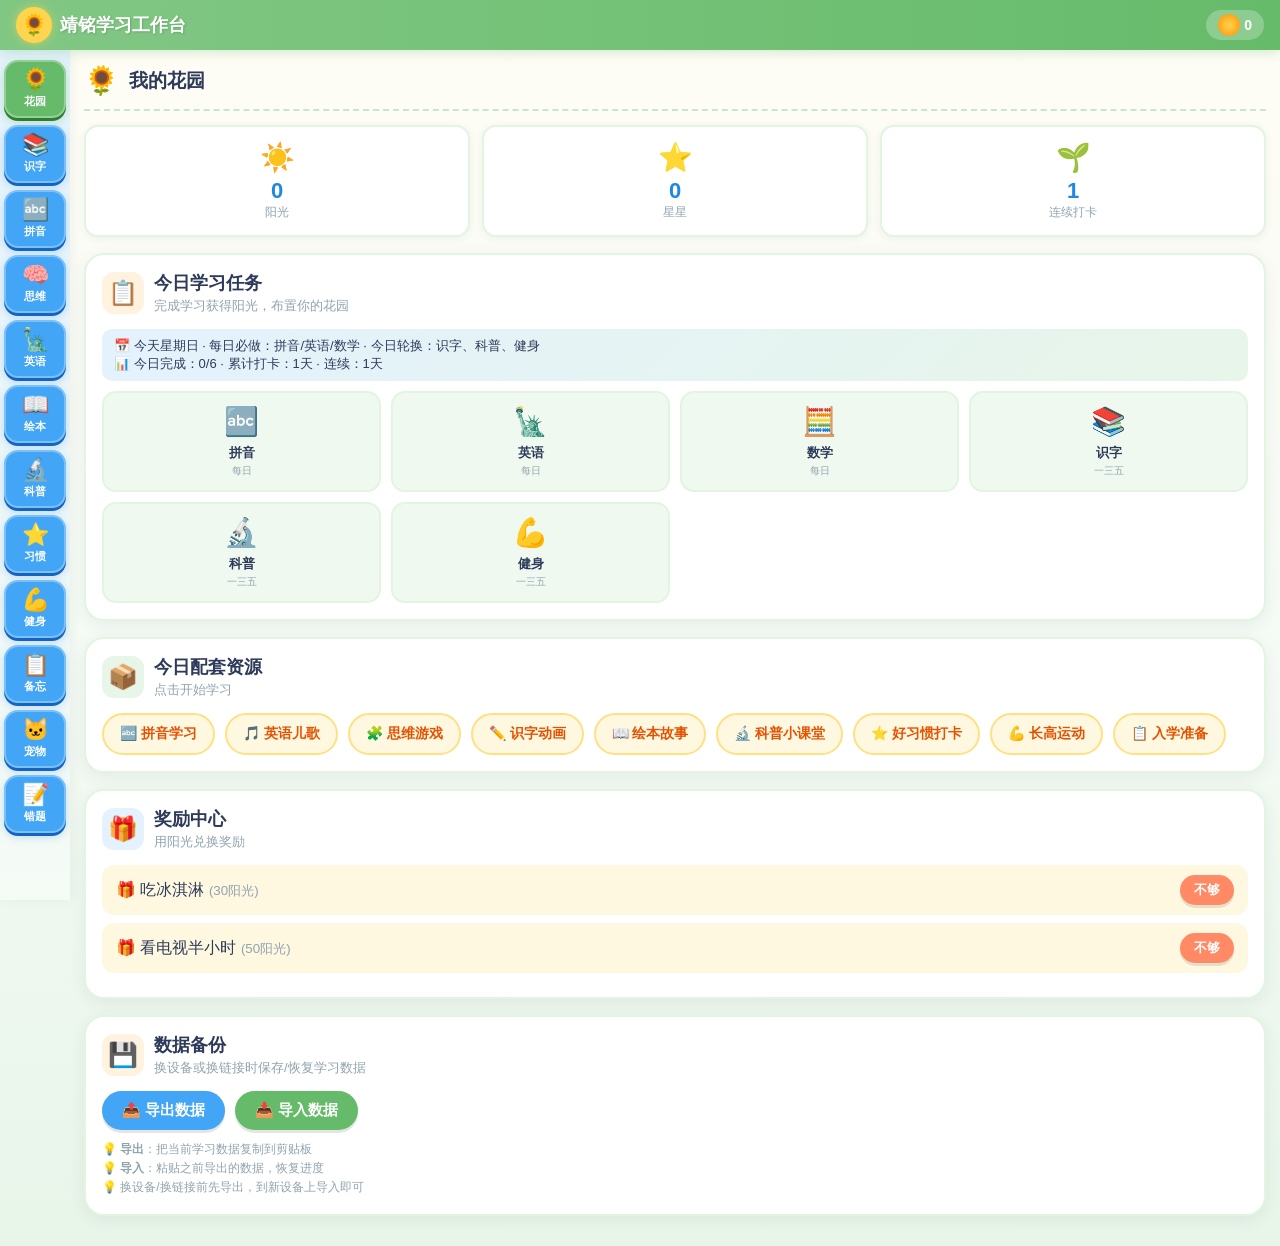
==== commit c343d5fe: "fix: 修复每日打卡不重置和打卡天数统计 bug，新增连续打卡和累计打卡显示" ====
--- a/index.html
+++ b/index.html
@@ -46,7 +46,7 @@
             <div class="garden-stats">
                 <div class="stat-card"><div class="stat-icon">☀️</div><div class="stat-value" id="homeSun">0</div><div class="stat-label">阳光</div></div>
                 <div class="stat-card"><div class="stat-icon">⭐</div><div class="stat-value" id="homeStar">0</div><div class="stat-label">星星</div></div>
-                <div class="stat-card"><div class="stat-icon">🌱</div><div class="stat-value" id="homeDay">1</div><div class="stat-label">学习天数</div></div>
+                <div class="stat-card"><div class="stat-icon">🌱</div><div class="stat-value" id="homeDay">1</div><div class="stat-label">连续打卡</div></div>
             </div>
             <div class="card">
                 <div class="card-header">
--- a/css/v2-style.css
+++ b/css/v2-style.css
@@ -112,7 +112,7 @@
 .sidebar {
     position: fixed;
     left: 0; top: 56px; bottom: 0;
-    width: 90px;
+    width: 70px;
     background: linear-gradient(180deg, #E3F2FD 0%, #F5FBF5 100%);
     padding: 12px 8px;
     overflow-y: auto;
@@ -172,7 +172,7 @@
 
 /* 内容区 */
 .content-area {
-    margin-left: 90px;
+    margin-left: 70px;
     flex: 1;
     padding: 16px;
     min-height: calc(100vh - 56px);
@@ -181,8 +181,7 @@
 .content-section {
     display: none;
     animation: fadeIn 0.4s ease;
-    max-width: 900px;
-    margin: 0 auto;
+    width: 100%;
 }
 
 .content-section.active { display: block; }
@@ -952,81 +951,234 @@
 
 /* 响应式 */
 @media (max-width: 768px) {
-    .sidebar { width: 72px; padding: 10px 6px; }
-    .nav-item { min-height: 62px; padding: 8px 2px; font-size: 11px; }
-    .nav-item .nav-icon { font-size: 22px; }
-    .content-area { margin-left: 72px; padding: 12px; }
-    .pet-avatar { width: 140px; height: 140px; }
-    .pet-actions { grid-template-columns: repeat(5, 1fr); }
-    .garden-stats { grid-template-columns: repeat(3, 1fr); }
-    .hanzi-grid { grid-template-columns: repeat(3, 1fr); }
-}
-
-/* ==================== 平板适配 (iPad mini 等) ==================== */
-/* 平板竖屏 768px~1024px */
-@media (min-width: 769px) and (max-width: 1024px) {
-    .sidebar { width: 88px; padding: 10px 4px; }
-    .nav-item { min-height: 66px; padding: 8px 2px; font-size: 12px; }
-    .nav-item .nav-icon { font-size: 24px; }
-    .content-area { margin-left: 88px; padding: 16px; }
-    .top-bar { padding: 0 16px; }
-    .logo-text { font-size: 20px; }
-    /* 内容卡片在平板上可以更宽 */
-    .hanzi-grid { grid-template-columns: repeat(5, 1fr); }
-    .pinyin-grid { grid-template-columns: repeat(6, 1fr); }
+    .top-bar { height: 48px; padding: 0 14px; }
+    .top-bar .logo-icon { width: 34px; height: 34px; font-size: 20px; }
+    .top-bar .logo-text { font-size: 17px; }
+    .main-container { margin-top: 48px; min-height: calc(100vh - 48px); }
+    .sidebar { width: 64px; top: 48px; padding: 8px 4px; gap: 6px; }
+    .nav-item { min-height: 54px; padding: 6px 2px; font-size: 10px; gap: 2px; }
+    .nav-item .nav-icon { font-size: 20px; }
+    .content-area { margin-left: 64px; padding: 12px; min-height: calc(100vh - 48px); }
+    .card { padding: 14px; border-radius: 16px; }
+    .card-title { font-size: 15px; }
+    .card-subtitle { font-size: 11px; }
+    .page-title { font-size: 18px; margin-bottom: 12px; }
+    .hanzi-grid { grid-template-columns: repeat(4, 1fr); }
+    .hanzi-card { padding: 10px 6px; }
+    .hanzi-char { font-size: 32px; }
+    .hanzi-pinyin { font-size: 12px; }
+    .hanzi-read-btn { padding: 5px 0; font-size: 11px; }
+    .pinyin-grid { grid-template-columns: repeat(5, 1fr); }
+    .pinyin-card { padding: 8px 4px; }
+    .pinyin-letter { font-size: 22px; }
+    .pinyin-word { font-size: 14px; }
     .english-words { grid-template-columns: repeat(3, 1fr); }
     .daily-tasks { grid-template-columns: repeat(3, 1fr); }
     .resource-grid { grid-template-columns: repeat(3, 1fr); }
     .picturebook-list { grid-template-columns: repeat(3, 1fr); }
-    .pet-avatar { width: 170px; height: 170px; }
+    .book-card { padding: 12px 8px; }
+    .book-card .book-icon { font-size: 34px; }
+    .book-card .book-title { font-size: 13px; }
+    .math-question { padding: 10px; margin-bottom: 8px; }
+    .math-expression { font-size: 18px; }
+    .math-input { width: 56px; padding: 6px; font-size: 16px; }
+    .habit-card { padding: 12px; margin-bottom: 10px; }
+    .habit-icon { font-size: 22px; }
+    .habit-title { font-size: 15px; }
+    .habit-desc { font-size: 12px; }
+    .habit-subdesc { font-size: 11px; margin-bottom: 8px; }
+    .habit-item { padding: 9px; margin-bottom: 7px; }
+    .habit-item-name { font-size: 13px; }
+    .habit-btn { padding: 5px 12px; font-size: 12px; }
+    .fitness-card { padding: 9px; margin-bottom: 6px; }
+    .fitness-icon { width: 40px; height: 40px; font-size: 22px; }
+    .fitness-name { font-size: 14px; }
+    .fitness-detail { font-size: 11px; }
+    .food-card { padding: 9px; margin-bottom: 6px; }
+    .food-icon { width: 40px; height: 40px; font-size: 22px; }
+    .food-name { font-size: 14px; }
+    .food-desc { font-size: 11px; }
+    .memo-item { padding: 8px 10px; margin-bottom: 5px; }
+    .memo-check { font-size: 18px; }
+    .memo-text { font-size: 12px; }
+    .pet-container { padding: 16px; }
+    .pet-avatar { width: 150px; height: 150px; }
+    .pet-name { font-size: 18px; }
+    .pet-level { font-size: 12px; }
     .pet-stats { grid-template-columns: repeat(4, 1fr); }
+    .pet-stat { padding: 8px; }
+    .pet-stat-value { font-size: 14px; }
     .pet-actions { grid-template-columns: repeat(5, 1fr); }
+    .pet-action { padding: 8px 2px; }
+    .pet-action .action-icon { font-size: 22px; }
+    .pet-action .action-name { font-size: 11px; }
+    .wrong-card { padding: 10px; margin-bottom: 8px; }
     .garden-stats { grid-template-columns: repeat(3, 1fr); }
 }
 
-/* 平板横屏 1025px~1366px, 高度≥768px */
+/* ==================== 平板适配 (iPad mini 等) ==================== */
+/* 平板竖屏 768px~1024px（iPad mini 竖屏等） */
+@media (min-width: 769px) and (max-width: 1024px) {
+    .top-bar { height: 48px; padding: 0 14px; }
+    .top-bar .logo-icon { width: 34px; height: 34px; font-size: 20px; }
+    .top-bar .logo-text { font-size: 17px; }
+    .main-container { margin-top: 48px; min-height: calc(100vh - 48px); }
+    .sidebar { width: 64px; top: 48px; padding: 8px 4px; gap: 6px; }
+    .nav-item { min-height: 54px; padding: 6px 2px; font-size: 10px; gap: 2px; }
+    .nav-item .nav-icon { font-size: 20px; }
+    .content-area { margin-left: 64px; padding: 12px; min-height: calc(100vh - 48px); }
+    .card { padding: 14px; border-radius: 16px; }
+    .card-header { gap: 8px; margin-bottom: 10px; }
+    .card-title { font-size: 15px; }
+    .card-subtitle { font-size: 11px; }
+    .page-title { font-size: 18px; margin-bottom: 12px; }
+    .hanzi-grid { grid-template-columns: repeat(5, 1fr); }
+    .hanzi-card { padding: 10px 6px; }
+    .hanzi-char { font-size: 32px; }
+    .hanzi-pinyin { font-size: 12px; }
+    .hanzi-read-btn { padding: 5px 0; font-size: 11px; }
+    .pinyin-grid { grid-template-columns: repeat(6, 1fr); }
+    .pinyin-card { padding: 8px 4px; }
+    .pinyin-letter { font-size: 22px; }
+    .pinyin-word { font-size: 14px; }
+    .english-words { grid-template-columns: repeat(3, 1fr); }
+    .daily-tasks { grid-template-columns: repeat(3, 1fr); }
+    .resource-grid { grid-template-columns: repeat(3, 1fr); }
+    .picturebook-list { grid-template-columns: repeat(3, 1fr); }
+    .book-card { padding: 12px 8px; }
+    .book-card .book-icon { font-size: 34px; }
+    .book-card .book-title { font-size: 13px; }
+    .math-question { padding: 10px; margin-bottom: 8px; }
+    .math-expression { font-size: 18px; }
+    .math-input { width: 56px; padding: 6px; font-size: 16px; }
+    .habit-card { padding: 12px; margin-bottom: 10px; }
+    .habit-icon { font-size: 22px; }
+    .habit-title { font-size: 15px; }
+    .habit-desc { font-size: 12px; }
+    .habit-subdesc { font-size: 11px; margin-bottom: 8px; }
+    .habit-item { padding: 9px; margin-bottom: 7px; }
+    .habit-item-name { font-size: 13px; }
+    .habit-btn { padding: 5px 12px; font-size: 12px; }
+    .fitness-card { padding: 9px; margin-bottom: 6px; }
+    .fitness-icon { width: 40px; height: 40px; font-size: 22px; }
+    .fitness-name { font-size: 14px; }
+    .fitness-detail { font-size: 11px; }
+    .food-card { padding: 9px; margin-bottom: 6px; }
+    .food-icon { width: 40px; height: 40px; font-size: 22px; }
+    .food-name { font-size: 14px; }
+    .food-desc { font-size: 11px; }
+    .memo-item { padding: 8px 10px; margin-bottom: 5px; }
+    .memo-check { font-size: 18px; }
+    .memo-text { font-size: 12px; }
+    .pet-container { padding: 16px; }
+    .pet-avatar { width: 150px; height: 150px; }
+    .pet-name { font-size: 18px; }
+    .pet-level { font-size: 12px; }
+    .pet-stats { grid-template-columns: repeat(4, 1fr); }
+    .pet-stat { padding: 8px; }
+    .pet-stat-value { font-size: 14px; }
+    .pet-actions { grid-template-columns: repeat(5, 1fr); }
+    .pet-action { padding: 8px 2px; }
+    .pet-action .action-icon { font-size: 22px; }
+    .pet-action .action-name { font-size: 11px; }
+    .wrong-card { padding: 10px; margin-bottom: 8px; }
+    .garden-stats { grid-template-columns: repeat(3, 1fr); }
+}
+
+/* 平板横屏 1025px~1366px（iPad mini 横屏等） */
 @media (min-width: 1025px) and (max-width: 1366px) {
-    .sidebar { width: 96px; }
-    .nav-item { min-height: 70px; font-size: 13px; }
-    .nav-item .nav-icon { font-size: 26px; }
-    .content-area { margin-left: 96px; padding: 18px; }
+    .top-bar { height: 50px; padding: 0 16px; }
+    .top-bar .logo-icon { width: 36px; height: 36px; font-size: 21px; }
+    .top-bar .logo-text { font-size: 18px; }
+    .main-container { margin-top: 50px; min-height: calc(100vh - 50px); }
+    .sidebar { width: 70px; top: 50px; padding: 10px 4px; gap: 7px; }
+    .nav-item { min-height: 56px; padding: 7px 2px; font-size: 11px; gap: 3px; }
+    .nav-item .nav-icon { font-size: 22px; }
+    .content-area { margin-left: 70px; padding: 14px; min-height: calc(100vh - 50px); }
+    .card { padding: 16px; }
+    .page-title { font-size: 19px; margin-bottom: 14px; }
     .hanzi-grid { grid-template-columns: repeat(6, 1fr); }
+    .hanzi-card { padding: 12px 8px; }
+    .hanzi-char { font-size: 34px; }
+    .hanzi-pinyin { font-size: 12px; }
+    .hanzi-read-btn { padding: 6px 0; font-size: 12px; }
     .pinyin-grid { grid-template-columns: repeat(8, 1fr); }
+    .pinyin-card { padding: 10px 6px; }
+    .pinyin-letter { font-size: 24px; }
+    .pinyin-word { font-size: 15px; }
     .english-words { grid-template-columns: repeat(4, 1fr); }
     .daily-tasks { grid-template-columns: repeat(4, 1fr); }
     .resource-grid { grid-template-columns: repeat(3, 1fr); }
     .picturebook-list { grid-template-columns: repeat(4, 1fr); }
-    .pet-avatar { width: 190px; height: 190px; }
+    .book-card { padding: 14px 10px; }
+    .book-card .book-icon { font-size: 36px; }
+    .book-card .book-title { font-size: 14px; }
+    .math-question { padding: 12px; margin-bottom: 9px; }
+    .math-expression { font-size: 20px; }
+    .math-input { width: 62px; padding: 7px; font-size: 17px; }
+    .habit-card { padding: 14px; margin-bottom: 12px; }
+    .habit-icon { font-size: 24px; }
+    .habit-title { font-size: 16px; }
+    .habit-desc { font-size: 13px; }
+    .habit-subdesc { font-size: 11px; margin-bottom: 10px; }
+    .habit-item { padding: 10px; margin-bottom: 8px; }
+    .habit-item-name { font-size: 14px; }
+    .habit-btn { padding: 6px 14px; font-size: 12px; }
+    .fitness-card { padding: 10px; margin-bottom: 7px; }
+    .fitness-icon { width: 42px; height: 42px; font-size: 24px; }
+    .fitness-name { font-size: 15px; }
+    .fitness-detail { font-size: 12px; }
+    .food-card { padding: 10px; margin-bottom: 7px; }
+    .food-icon { width: 42px; height: 42px; font-size: 24px; }
+    .food-name { font-size: 15px; }
+    .food-desc { font-size: 12px; }
+    .memo-item { padding: 9px 11px; margin-bottom: 5px; }
+    .memo-check { font-size: 20px; }
+    .memo-text { font-size: 13px; }
+    .pet-container { padding: 18px; }
+    .pet-avatar { width: 160px; height: 160px; }
+    .pet-name { font-size: 19px; }
+    .pet-level { font-size: 13px; }
     .pet-stats { grid-template-columns: repeat(4, 1fr); }
+    .pet-stat { padding: 9px; }
+    .pet-stat-value { font-size: 15px; }
     .pet-actions { grid-template-columns: repeat(5, 1fr); }
+    .pet-action { padding: 9px 3px; }
+    .pet-action .action-icon { font-size: 24px; }
+    .pet-action .action-name { font-size: 11px; }
+    .wrong-card { padding: 12px; margin-bottom: 9px; }
 }
 
 /* 平板横屏特殊：高度<500px（如iPad mini分屏模式） */
 @media (max-width: 1024px) and (orientation: landscape) and (max-height: 500px) {
+    .top-bar { height: 44px; }
+    .main-container { margin-top: 44px; min-height: calc(100vh - 44px); }
     .sidebar {
-        width: 100%; height: 56px;
-        top: 56px; left: 0; right: 0; bottom: auto;
+        width: 100%; height: 52px;
+        top: 44px; left: 0; right: 0; bottom: auto;
         flex-direction: row;
         overflow-x: auto;
         padding: 4px 6px;
     }
-    .nav-item { min-width: 64px; min-height: 44px; flex-direction: column; font-size: 10px; }
-    .nav-item .nav-icon { font-size: 20px; }
-    .content-area { margin-left: 0; margin-top: 56px; padding: 10px; }
-    .pet-avatar { width: 120px; height: 120px; }
+    .nav-item { min-width: 60px; min-height: 40px; flex-direction: column; font-size: 9px; }
+    .nav-item .nav-icon { font-size: 18px; }
+    .content-area { margin-left: 0; margin-top: 52px; padding: 10px; min-height: calc(100vh - 96px); }
+    .pet-avatar { width: 110px; height: 110px; }
 }
 
 /* 横屏优化 */
 @media (max-width: 900px) and (orientation: landscape) and (max-height: 500px) {
+    .top-bar { height: 44px; }
+    .main-container { margin-top: 44px; }
     .sidebar {
-        width: 100%; height: 60px;
-        top: 56px; left: 0; right: 0; bottom: auto;
+        width: 100%; height: 54px;
+        top: 44px; left: 0; right: 0; bottom: auto;
         flex-direction: row;
         overflow-x: auto;
-        padding: 6px;
+        padding: 5px;
     }
-    .nav-item { min-width: 70px; min-height: 48px; flex-direction: column; }
-    .content-area { margin-left: 0; margin-top: 60px; }
+    .nav-item { min-width: 66px; min-height: 42px; flex-direction: column; }
+    .content-area { margin-left: 0; margin-top: 54px; }
 }
 
 /* ==================== 健身饮食 ==================== */
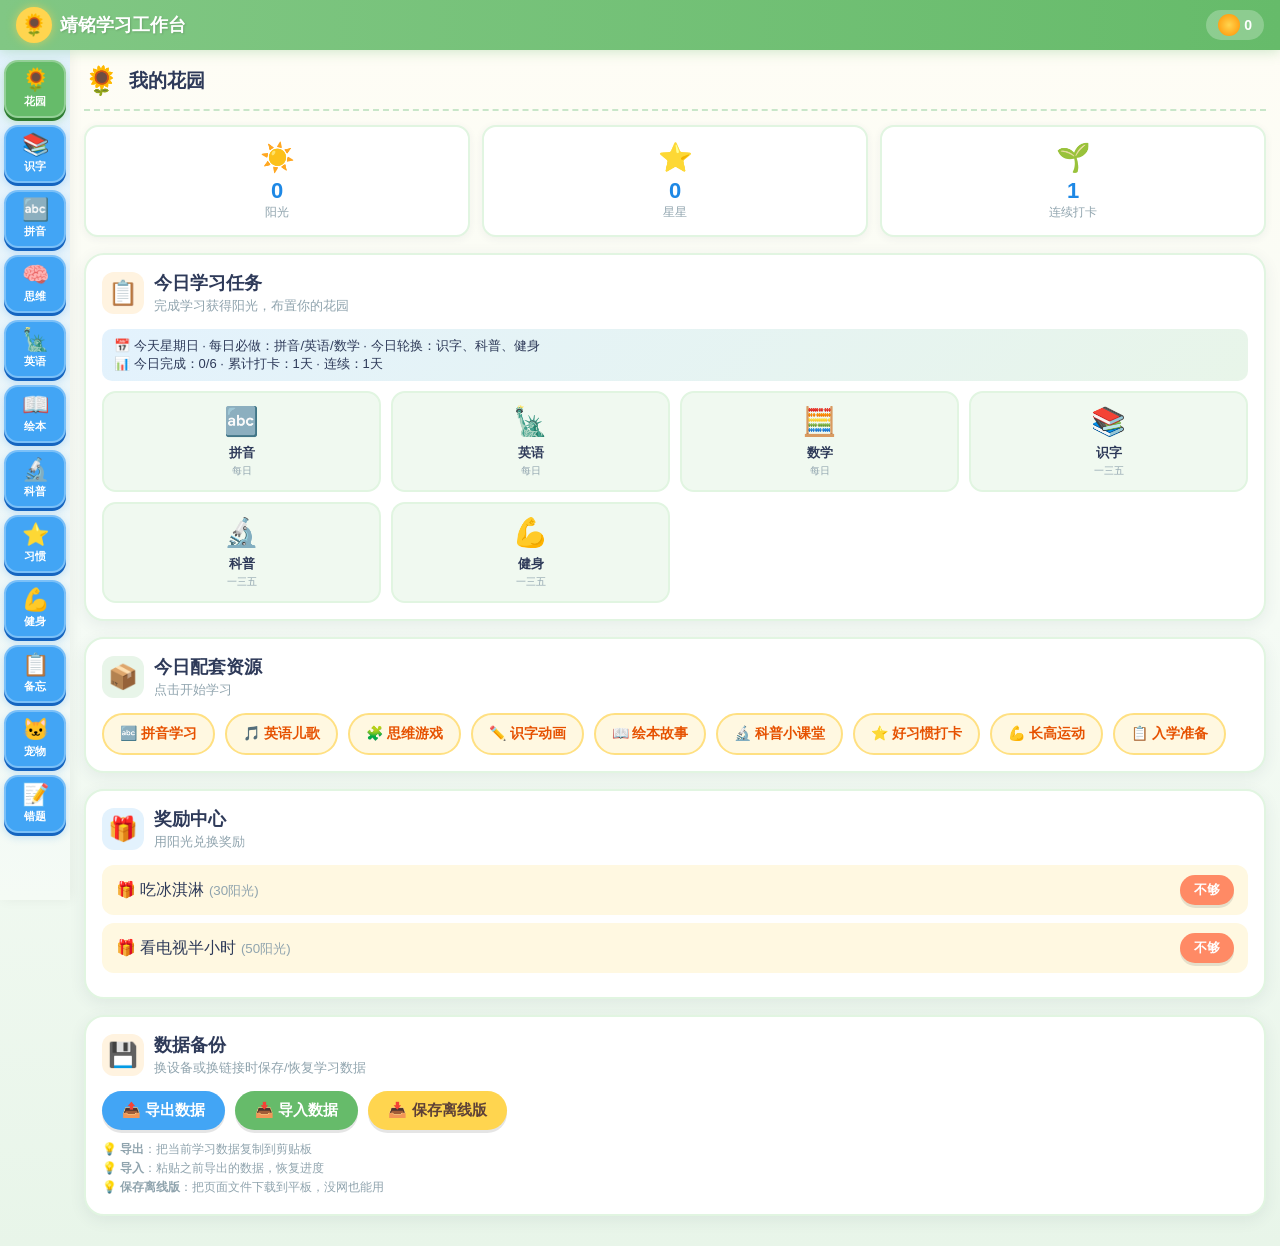
==== commit 960bd4d4: "feat: 首页增加一键保存离线版按钮，方便下载到本地使用" ====
--- a/index.html
+++ b/index.html
@@ -88,11 +88,12 @@
                 <div style="display:flex;gap:10px;flex-wrap:wrap;margin-top:10px;">
                     <button class="btn btn-blue" onclick="App.exportData()">📤 导出数据</button>
                     <button class="btn btn-green" onclick="App.importData()">📥 导入数据</button>
+                    <button class="btn btn-yellow" onclick="App.downloadOffline()">📥 保存离线版</button>
                 </div>
                 <div style="margin-top:10px;font-size:12px;color:var(--text-light);line-height:1.6;">
                     💡 <b>导出</b>：把当前学习数据复制到剪贴板<br>
                     💡 <b>导入</b>：粘贴之前导出的数据，恢复进度<br>
-                    💡 换设备/换链接前先导出，到新设备上导入即可
+                    💡 <b>保存离线版</b>：把页面文件下载到平板，没网也能用
                 </div>
                 <textarea id="dataTransferBox" style="display:none;width:100%;min-height:100px;margin-top:10px;font-size:11px;border-radius:8px;border:2px solid #E0E0E0;padding:8px;" placeholder="导出的数据会显示在这里，复制后到新设备粘贴导入..."></textarea>
             </div>
